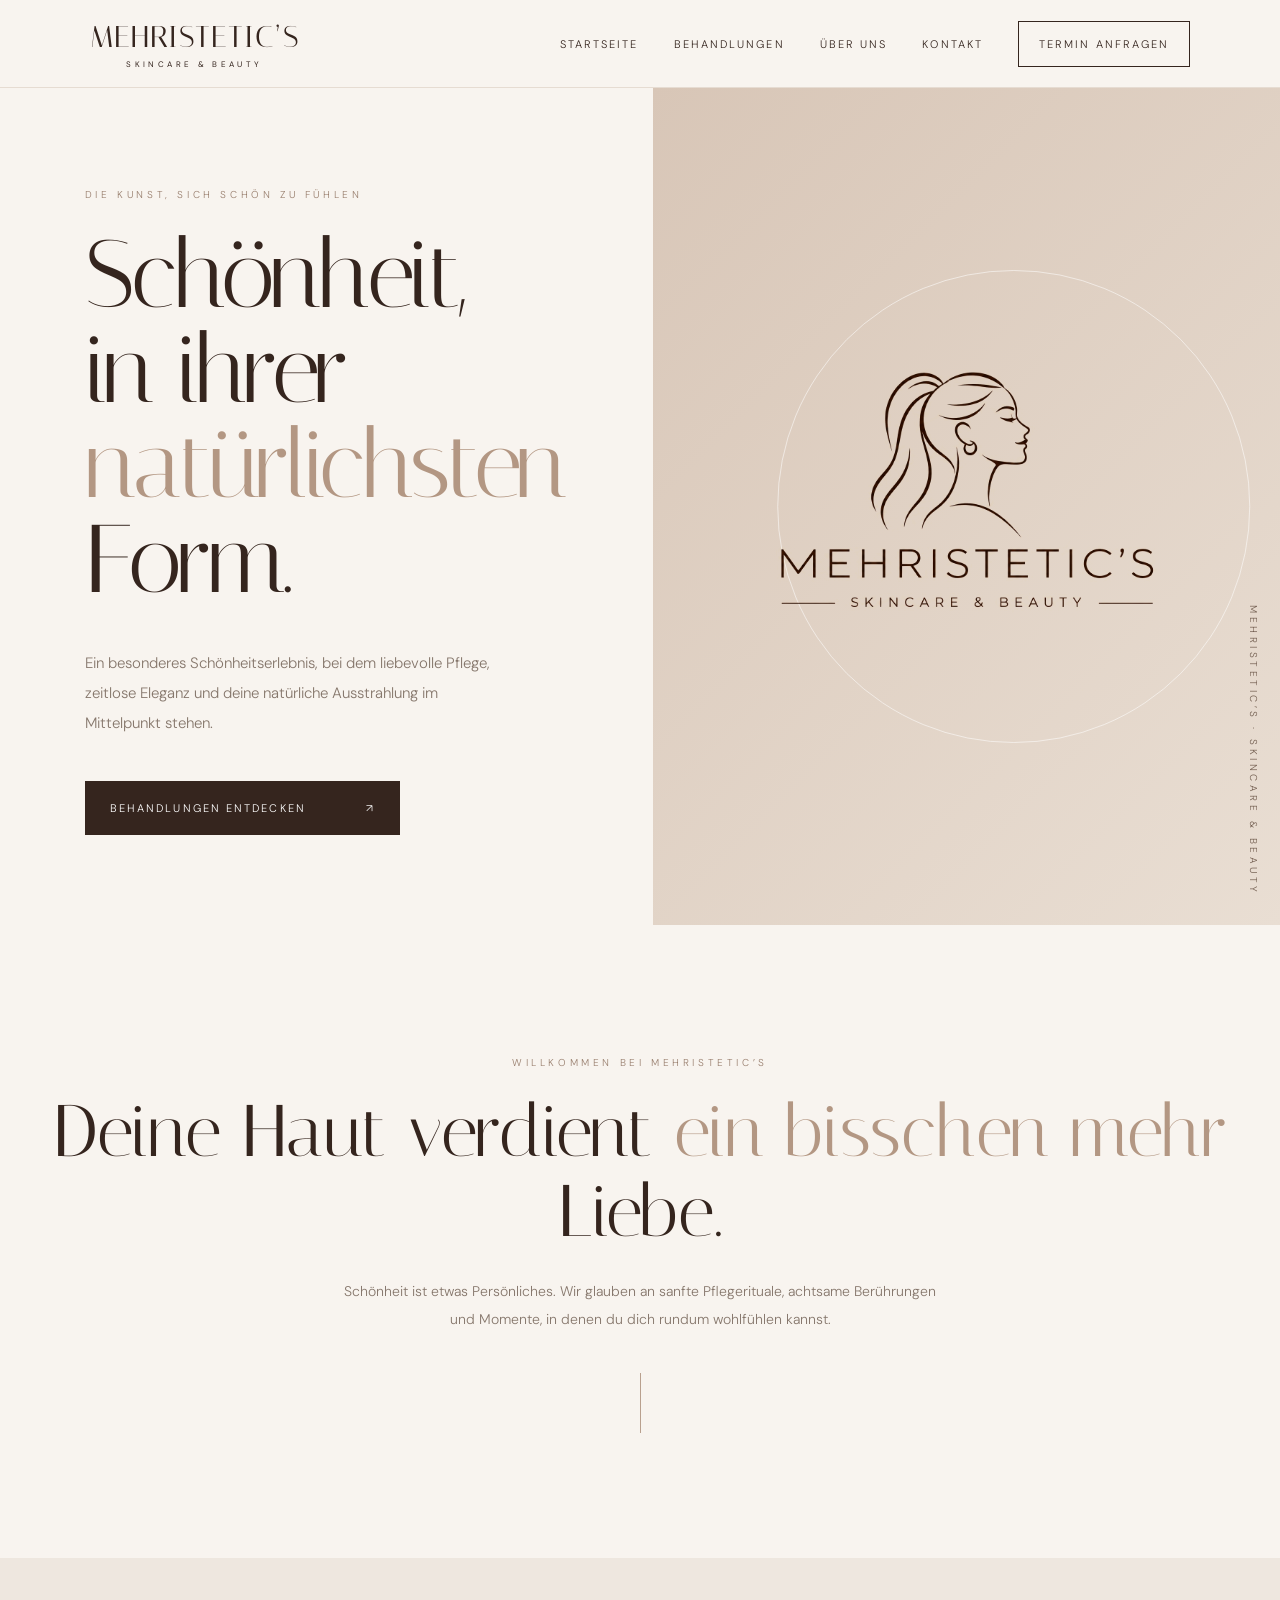
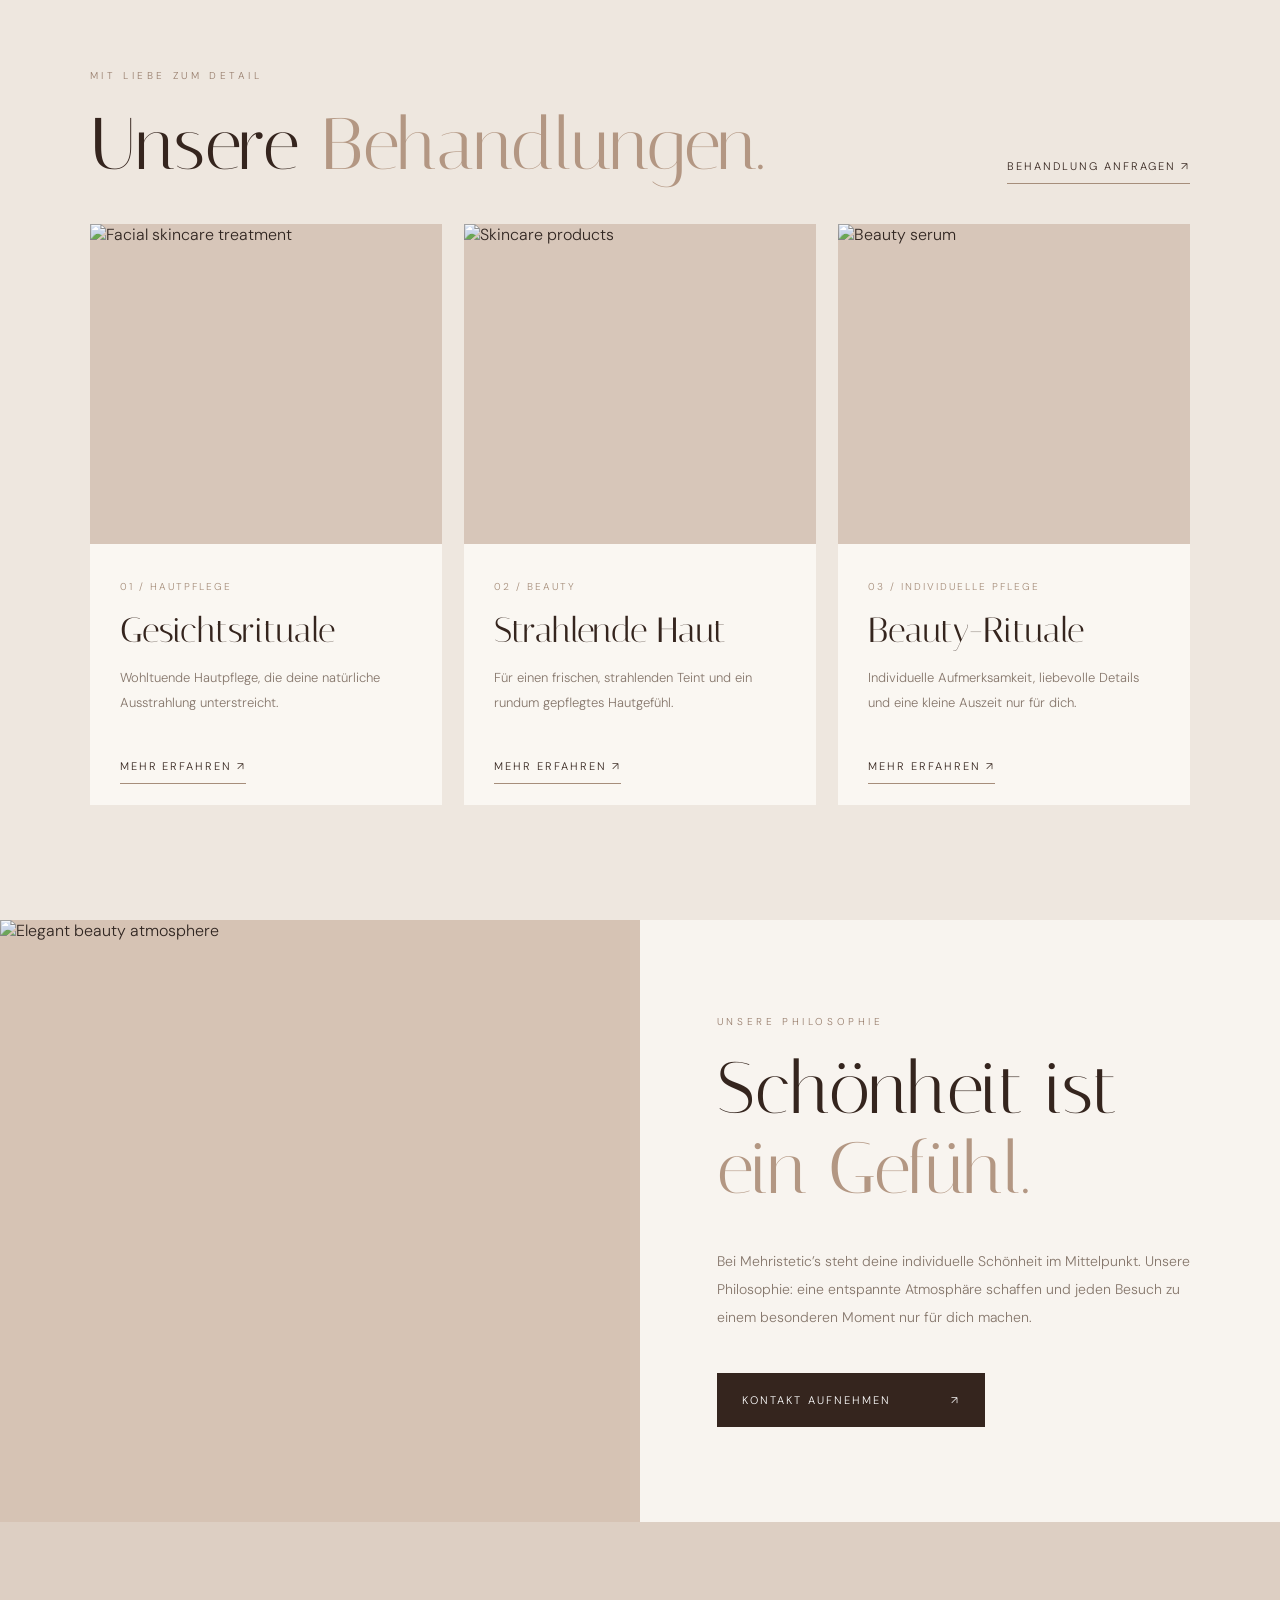
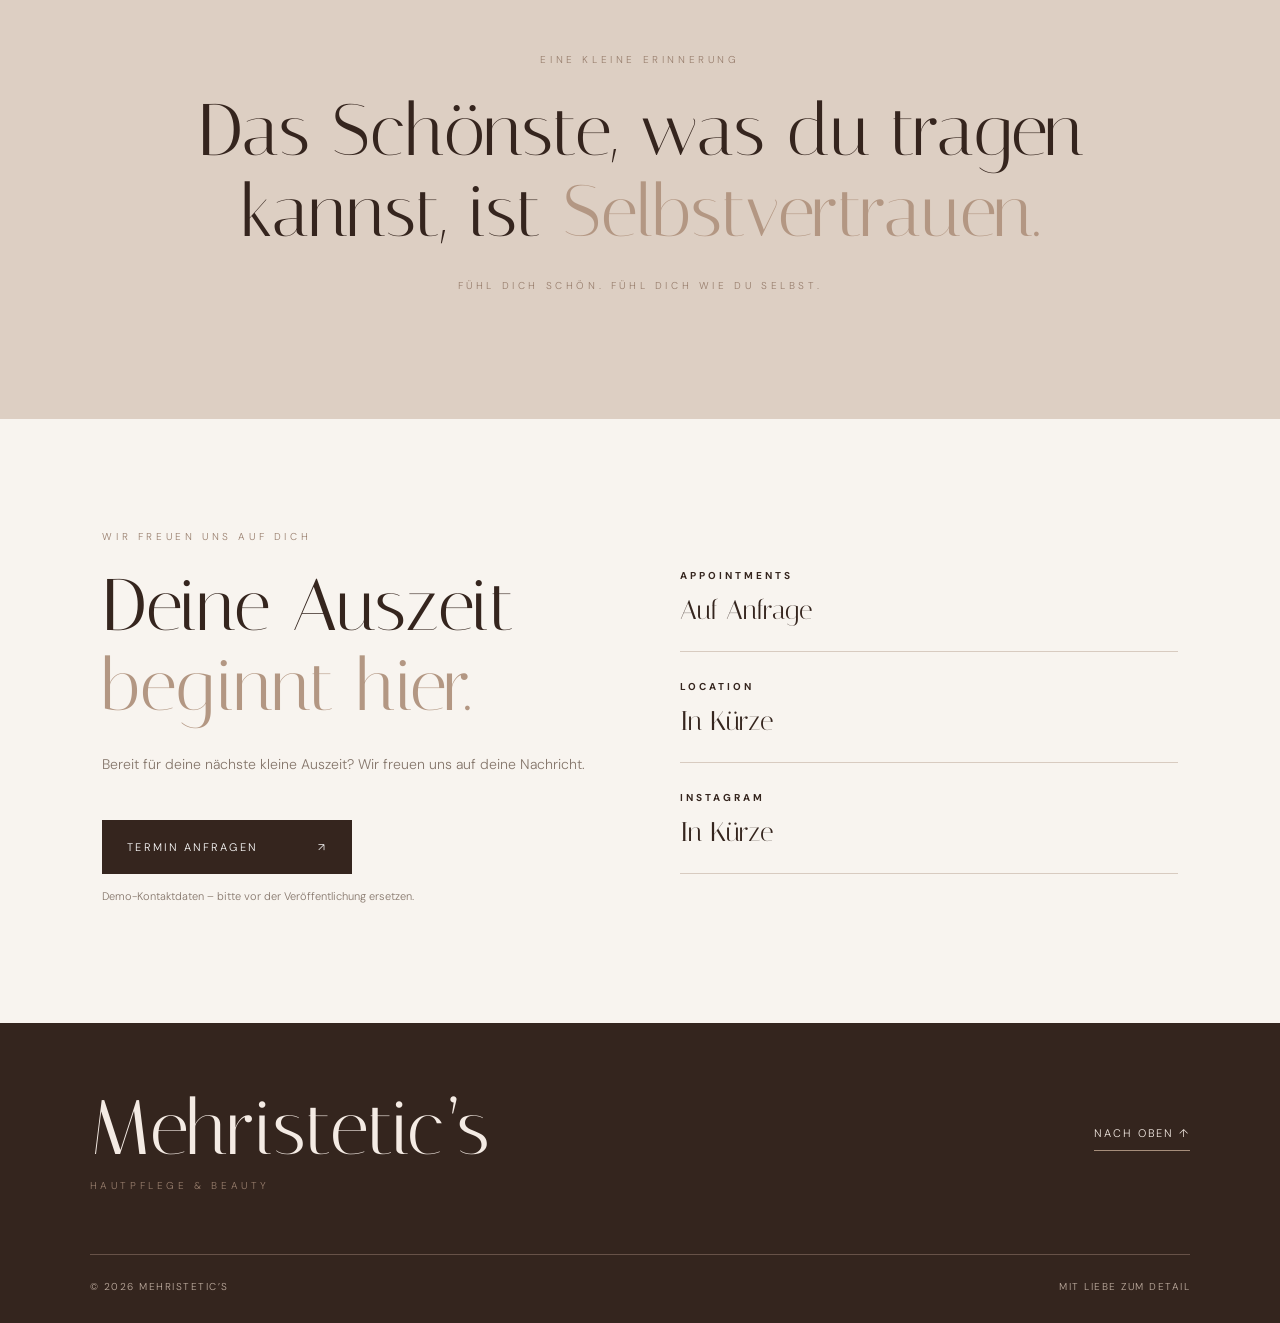
==== mehristetics-website/index.html @ d88fa02e "Add files via upload" ====
<!DOCTYPE html>
<html lang="de"><head><meta charset="utf-8"/><meta content="width=device-width,initial-scale=1" name="viewport"/><meta content="#f8f4ef" name="theme-color"/><title>Mehristetic’s | Hautpflege &amp; Beauty</title><link href="https://fonts.googleapis.com" rel="preconnect"/><link crossorigin="" href="https://fonts.gstatic.com" rel="preconnect"/><link href="https://fonts.googleapis.com/css2?family=DM+Sans:wght@300;400;500&amp;family=Italiana&amp;display=swap" rel="stylesheet"/><style>
:root{--bg:#f8f4ef;--ink:#35251e;--muted:#85766b;--sand:#eae0d6}*{box-sizing:border-box}html{scroll-behavior:smooth}body{margin:0;background:var(--bg);color:var(--ink);font-family:'DM Sans',sans-serif;font-weight:300}a{color:inherit;text-decoration:none}header{position:sticky;top:0;z-index:10;background:#f8f4efed;backdrop-filter:blur(18px);height:88px;display:flex;align-items:center;justify-content:space-between;padding:0 7%;border-bottom:1px solid #e6dcd2}.brand{font:30px Italiana,serif;letter-spacing:.03em;text-align:center}.brand small{display:block;font:8px 'DM Sans',sans-serif;letter-spacing:.42em;margin-top:4px}nav{display:flex;align-items:center;gap:35px;font-size:11px;text-transform:uppercase;letter-spacing:.19em}nav a{transition:opacity .3s}nav a:hover{opacity:.55}.nav-book{padding:15px 20px;border:1px solid var(--ink)}.menu{display:none;border:0;background:none;font-size:27px;color:var(--ink)}.hero{min-height:680px;display:grid;grid-template-columns:51% 49%}.hero-text{padding:100px 10% 90px 13%;display:flex;flex-direction:column;justify-content:center}.eyebrow{font-size:10px;letter-spacing:.36em;text-transform:uppercase;color:#987e6d}.hero h1{font:clamp(65px,7.5vw,118px)/.99 Italiana,serif;margin:26px 0;letter-spacing:-.03em}.hero h1 em,.heading em{font-style:normal;color:#b39783}.hero p{max-width:410px;color:var(--muted);font-size:15px;line-height:2}.button{display:inline-flex;gap:60px;align-items:center;justify-content:space-between;padding:20px 25px;background:var(--ink);color:white;font-size:11px;letter-spacing:.19em;text-transform:uppercase;align-self:flex-start;margin-top:28px;transition:transform .35s,background .35s}.button:hover{transform:translateY(-4px);background:#8d6e5a}.hero-visual{position:relative;min-height:650px;background:linear-gradient(135deg,#d8c6b7,#e9ded3);overflow:hidden;display:grid;place-items:center}.hero-visual:before{content:'';position:absolute;width:75%;aspect-ratio:1;border:1px solid #fff8;border-radius:50%;transform:translate(10%,0)}.hero-visual img{width:88%;mix-blend-mode:multiply;filter:contrast(1.1);position:relative;animation:float 8s ease-in-out infinite}.vertical{position:absolute;right:20px;bottom:30px;writing-mode:vertical-rl;font-size:10px;letter-spacing:.35em;color:#725e50}.intro{text-align:center;padding:125px 20px}.heading{font:clamp(47px,5.7vw,82px)/1.1 Italiana,serif;margin:20px 0 25px}.intro p{max-width:600px;margin:auto;color:var(--muted);font-size:14px;line-height:2}.ornament{width:1px;height:60px;background:#b9a08e;margin:40px auto 0}.services{background:#eee7df;padding:105px 7% 115px}.section-top{display:flex;justify-content:space-between;align-items:end;gap:25px;margin-bottom:40px}.section-top .heading{margin-bottom:0}.link{font-size:11px;letter-spacing:.18em;text-transform:uppercase;border-bottom:1px solid #a68e7b;padding-bottom:10px}.cards{display:grid;grid-template-columns:repeat(3,1fr);gap:22px}.card{background:#faf7f2;overflow:hidden}.card-image{height:320px;overflow:hidden;position:relative;background:#d7c6b9}.card-image img{width:100%;height:100%;object-fit:cover;filter:saturate(.7);transition:transform 1s cubic-bezier(.2,.7,.2,1)}.card:hover img{transform:scale(1.09)}.card-body{padding:30px}.card-number{font-size:10px;color:#a68e7b;letter-spacing:.2em}.card h3{font:35px Italiana,serif;margin:15px 0}.card p{color:var(--muted);font-size:13px;line-height:1.9;min-height:75px}.story{display:grid;grid-template-columns:1fr 1fr;min-height:600px}.story-photo{background:#d6c3b4;position:relative;overflow:hidden}.story-photo img{position:absolute;width:100%;height:100%;object-fit:cover;filter:saturate(.65)}.story-copy{padding:95px 12%;display:flex;flex-direction:column;justify-content:center}.story-copy p,.contact p{color:var(--muted);font-size:14px;line-height:2}.quote{padding:125px 20px;text-align:center;background:#ddcfc3}.quote .heading{max-width:1000px;margin:22px auto}.contact{padding:105px 8%;display:grid;grid-template-columns:1fr 1fr;gap:80px}.contact-details{display:flex;flex-direction:column;justify-content:center;gap:28px}.detail{padding-bottom:25px;border-bottom:1px solid #d8cbc0}.detail strong{display:block;font-size:10px;letter-spacing:.3em;text-transform:uppercase;margin-bottom:12px}.detail span{font:27px Italiana,serif}footer{background:#34251e;color:#f4ebe4;padding:60px 7% 30px}.footer-main{display:flex;justify-content:space-between;align-items:center;padding-bottom:60px}.footer-name{font:clamp(45px,6vw,82px) Italiana,serif}.footer-bottom{border-top:1px solid #675248;padding-top:25px;display:flex;justify-content:space-between;font-size:10px;letter-spacing:.15em;color:#c0aea1}.reveal{opacity:0;transform:translateY(35px);transition:opacity 1s ease,transform 1s ease}.reveal.visible{opacity:1;transform:none}@keyframes float{0%,100%{transform:translateY(0) scale(1)}50%{transform:translateY(-12px) scale(1.015)}}@media(max-width:800px){header{height:75px;padding:0 6%}.brand{font-size:23px}.menu{display:block}nav{display:none;position:absolute;top:75px;left:0;right:0;background:var(--bg);padding:30px;flex-direction:column;box-shadow:0 20px 25px #0001}nav.open{display:flex}.hero,.story,.contact{grid-template-columns:1fr}.hero-text{padding:85px 8%}.hero-visual{min-height:420px}.hero h1{font-size:clamp(65px,12vw,95px)}.intro{padding:90px 8%}.services{padding:85px 6%}.section-top{display:block}.cards{grid-template-columns:1fr}.story-photo{min-height:420px}.story-copy{padding:80px 8%}.quote{padding:90px 7%}.contact{padding:90px 8%;gap:30px}.footer-main,.footer-bottom{flex-direction:column;align-items:flex-start;gap:25px}}@media(prefers-reduced-motion:reduce){*,*:before,*:after{animation:none!important;transition:none!important;scroll-behavior:auto!important}.reveal{opacity:1;transform:none}}
</style></head><body><header><a class="brand" href="#home">MEHRISTETIC’S<small>SKINCARE &amp; BEAUTY</small></a><button aria-expanded="false" aria-label="Toggle menu" class="menu">☰</button><nav><a href="#home">Startseite</a><a href="#services">Behandlungen</a><a href="#about">Über uns</a><a href="#contact">Kontakt</a><a class="nav-book" href="#contact">Termin anfragen</a></nav></header><main><section class="hero" id="home"><div class="hero-text"><span class="eyebrow reveal">Die Kunst, sich schön zu fühlen</span><h1 class="reveal">Schönheit,<br/>in ihrer<br/><em>natürlichsten</em> Form.</h1><p class="reveal">Ein besonderes Schönheitserlebnis, bei dem liebevolle Pflege, zeitlose Eleganz und deine natürliche Ausstrahlung im Mittelpunkt stehen.</p><a class="button reveal" href="#services">Behandlungen entdecken <span>↗</span></a></div><div class="hero-visual"><img alt="Mehristetic’s Skincare and Beauty original logo" src="public/logo.jpeg"/><span class="vertical">MEHRISTETIC’S · SKINCARE &amp; BEAUTY</span></div></section><section class="intro"><span class="eyebrow reveal">Willkommen bei Mehristetic’s</span><h2 class="heading reveal">Deine Haut verdient <em>ein bisschen mehr</em> Liebe.</h2><p class="reveal">Schönheit ist etwas Persönliches. Wir glauben an sanfte Pflegerituale, achtsame Berührungen und Momente, in denen du dich rundum wohlfühlen kannst.</p><div class="ornament"></div></section><section class="services" id="services"><div class="section-top reveal"><div><span class="eyebrow">Mit Liebe zum Detail</span><h2 class="heading">Unsere <em>Behandlungen.</em></h2></div><a class="link" href="#contact">Behandlung anfragen ↗</a></div><div class="cards"><article class="card reveal"><div class="card-image"><img alt="Facial skincare treatment" loading="lazy" src="https://images.unsplash.com/photo-1570172619644-dfd03ed5d881?w=900&amp;q=85"/></div><div class="card-body"><span class="card-number">01 / HAUTPFLEGE</span><h3>Gesichtsrituale</h3><p>Wohltuende Hautpflege, die deine natürliche Ausstrahlung unterstreicht.</p><a class="link" href="#contact">Mehr erfahren ↗</a></div></article><article class="card reveal"><div class="card-image"><img alt="Skincare products" loading="lazy" src="https://images.unsplash.com/photo-1608248543803-ba4f8c70ae0b?w=900&amp;q=85"/></div><div class="card-body"><span class="card-number">02 / BEAUTY</span><h3>Strahlende Haut</h3><p>Für einen frischen, strahlenden Teint und ein rundum gepflegtes Hautgefühl.</p><a class="link" href="#contact">Mehr erfahren ↗</a></div></article><article class="card reveal"><div class="card-image"><img alt="Beauty serum" loading="lazy" src="https://images.unsplash.com/photo-1596755389378-c31d21fd1273?w=900&amp;q=85"/></div><div class="card-body"><span class="card-number">03 / INDIVIDUELLE PFLEGE</span><h3>Beauty-Rituale</h3><p>Individuelle Aufmerksamkeit, liebevolle Details und eine kleine Auszeit nur für dich.</p><a class="link" href="#contact">Mehr erfahren ↗</a></div></article></div></section><section class="story" id="about"><div class="story-photo"><img alt="Elegant beauty atmosphere" loading="lazy" src="https://images.unsplash.com/photo-1547887538-e3a2f32cb1cc?w=1200&amp;q=85"/></div><div class="story-copy"><span class="eyebrow reveal">Unsere Philosophie</span><h2 class="heading reveal">Schönheit ist<br/><em>ein Gefühl.</em></h2><p class="reveal">Bei Mehristetic’s steht deine individuelle Schönheit im Mittelpunkt. Unsere Philosophie: eine entspannte Atmosphäre schaffen und jeden Besuch zu einem besonderen Moment nur für dich machen.</p><a class="button reveal" href="#contact">Kontakt aufnehmen <span>↗</span></a></div></section><section class="quote"><span class="eyebrow reveal">Eine kleine Erinnerung</span><h2 class="heading reveal">Das Schönste, was du tragen kannst, ist <em>Selbstvertrauen.</em></h2><span class="eyebrow reveal">FÜHL DICH SCHÖN. FÜHL DICH WIE DU SELBST.</span></section><section class="contact" id="contact"><div><span class="eyebrow reveal">Wir freuen uns auf dich</span><h2 class="heading reveal">Deine Auszeit<br/><em>beginnt hier.</em></h2><p class="reveal">Bereit für deine nächste kleine Auszeit? Wir freuen uns auf deine Nachricht.</p><a class="button reveal" href="mailto:hello@example.com?subject=Mehristetic%27s%20Booking%20Enquiry">Termin anfragen <span>↗</span></a><p style="font-size:11px">Demo-Kontaktdaten – bitte vor der Veröffentlichung ersetzen.</p></div><div class="contact-details reveal"><div class="detail"><strong>Appointments</strong><span>Auf Anfrage</span></div><div class="detail"><strong>Location</strong><span>In Kürze</span></div><div class="detail"><strong>Instagram</strong><span>In Kürze</span></div></div></section></main><footer><div class="footer-main"><div><div class="footer-name">Mehristetic’s</div><span class="eyebrow">Hautpflege &amp; Beauty</span></div><a class="link" href="#home">Nach oben ↑</a></div><div class="footer-bottom"><span>© <span id="year"></span> MEHRISTETIC’S</span><span>MIT LIEBE ZUM DETAIL</span></div></footer><script>document.getElementById('year').textContent=new Date().getFullYear();const b=document.querySelector('.menu'),n=document.querySelector('nav');b.addEventListener('click',()=>{const o=n.classList.toggle('open');b.setAttribute('aria-expanded',o);b.textContent=o?'×':'☰'});n.querySelectorAll('a').forEach(a=>a.addEventListener('click',()=>{n.classList.remove('open');b.setAttribute('aria-expanded','false');b.textContent='☰'}));const io=new IntersectionObserver(es=>es.forEach(e=>{if(e.isIntersecting){e.target.classList.add('visible');io.unobserve(e.target)}}),{threshold:.12});document.querySelectorAll('.reveal').forEach(e=>io.observe(e));</script></body></html>
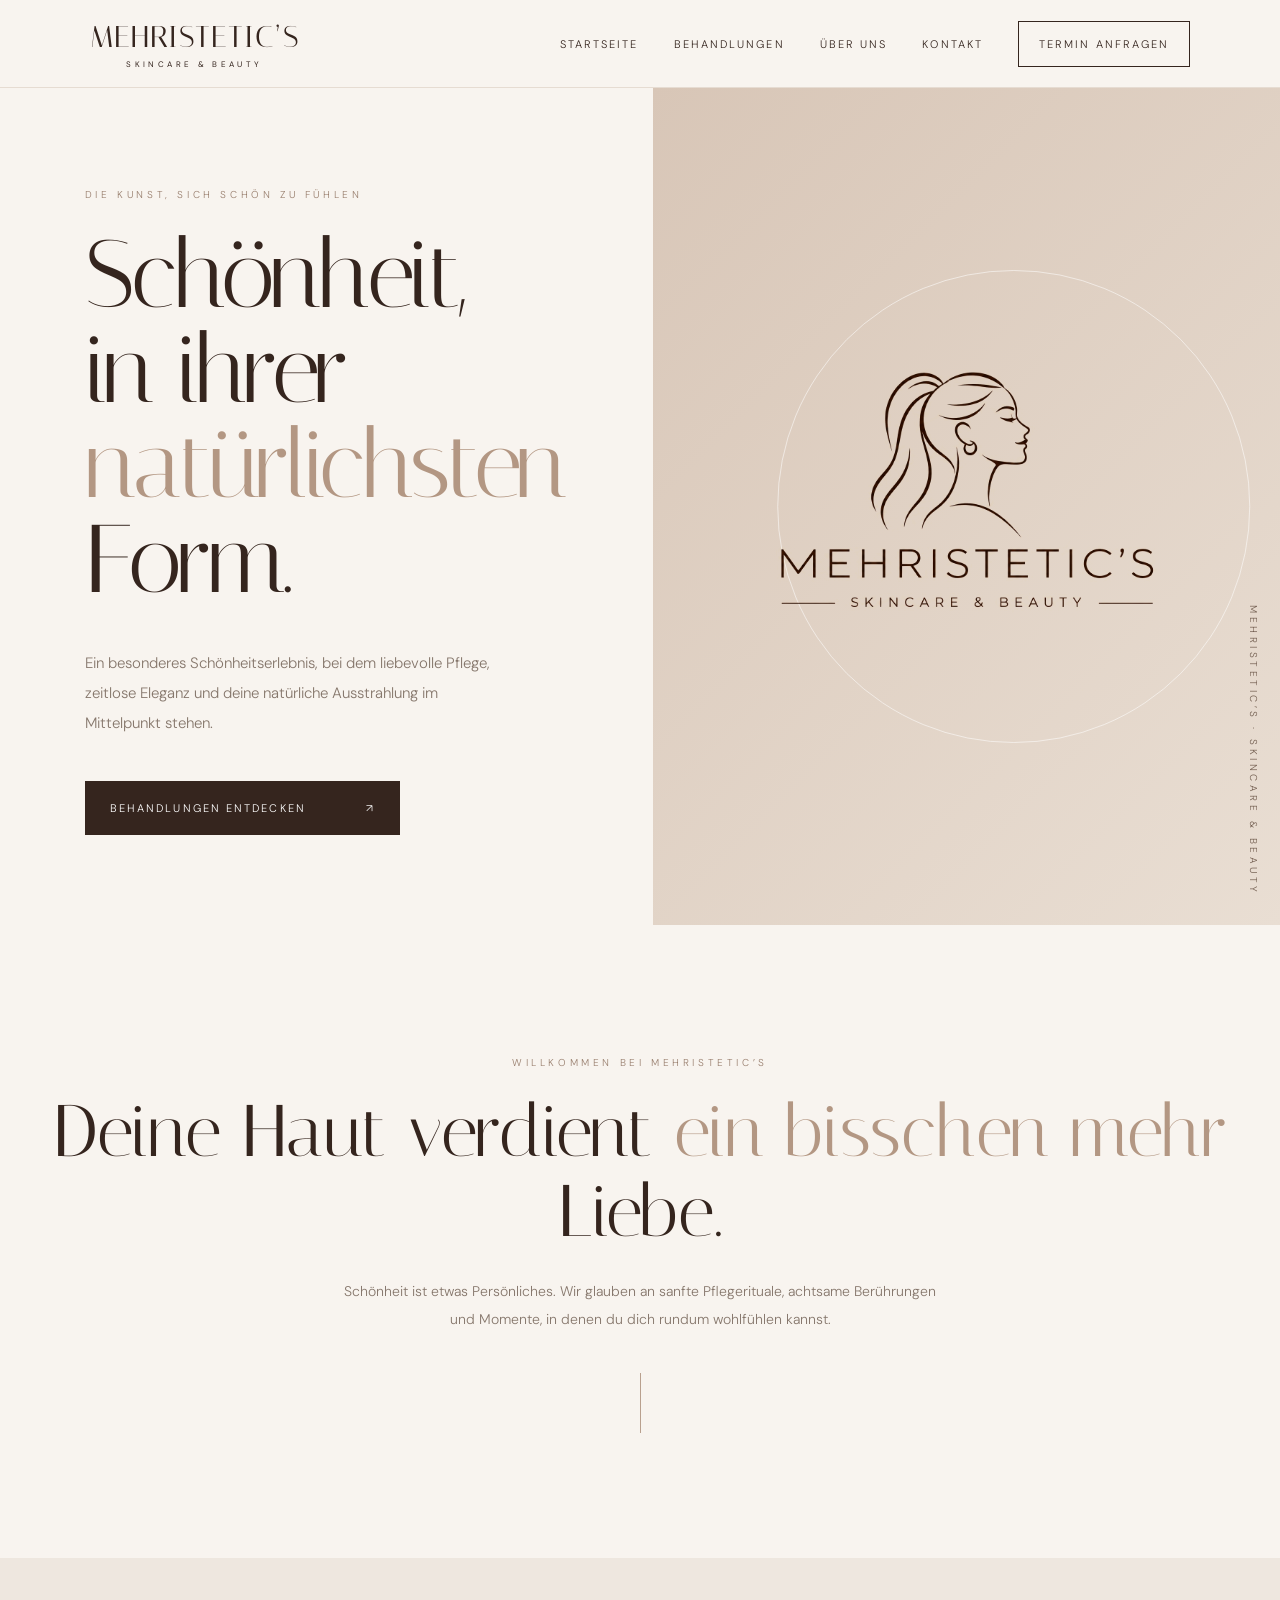
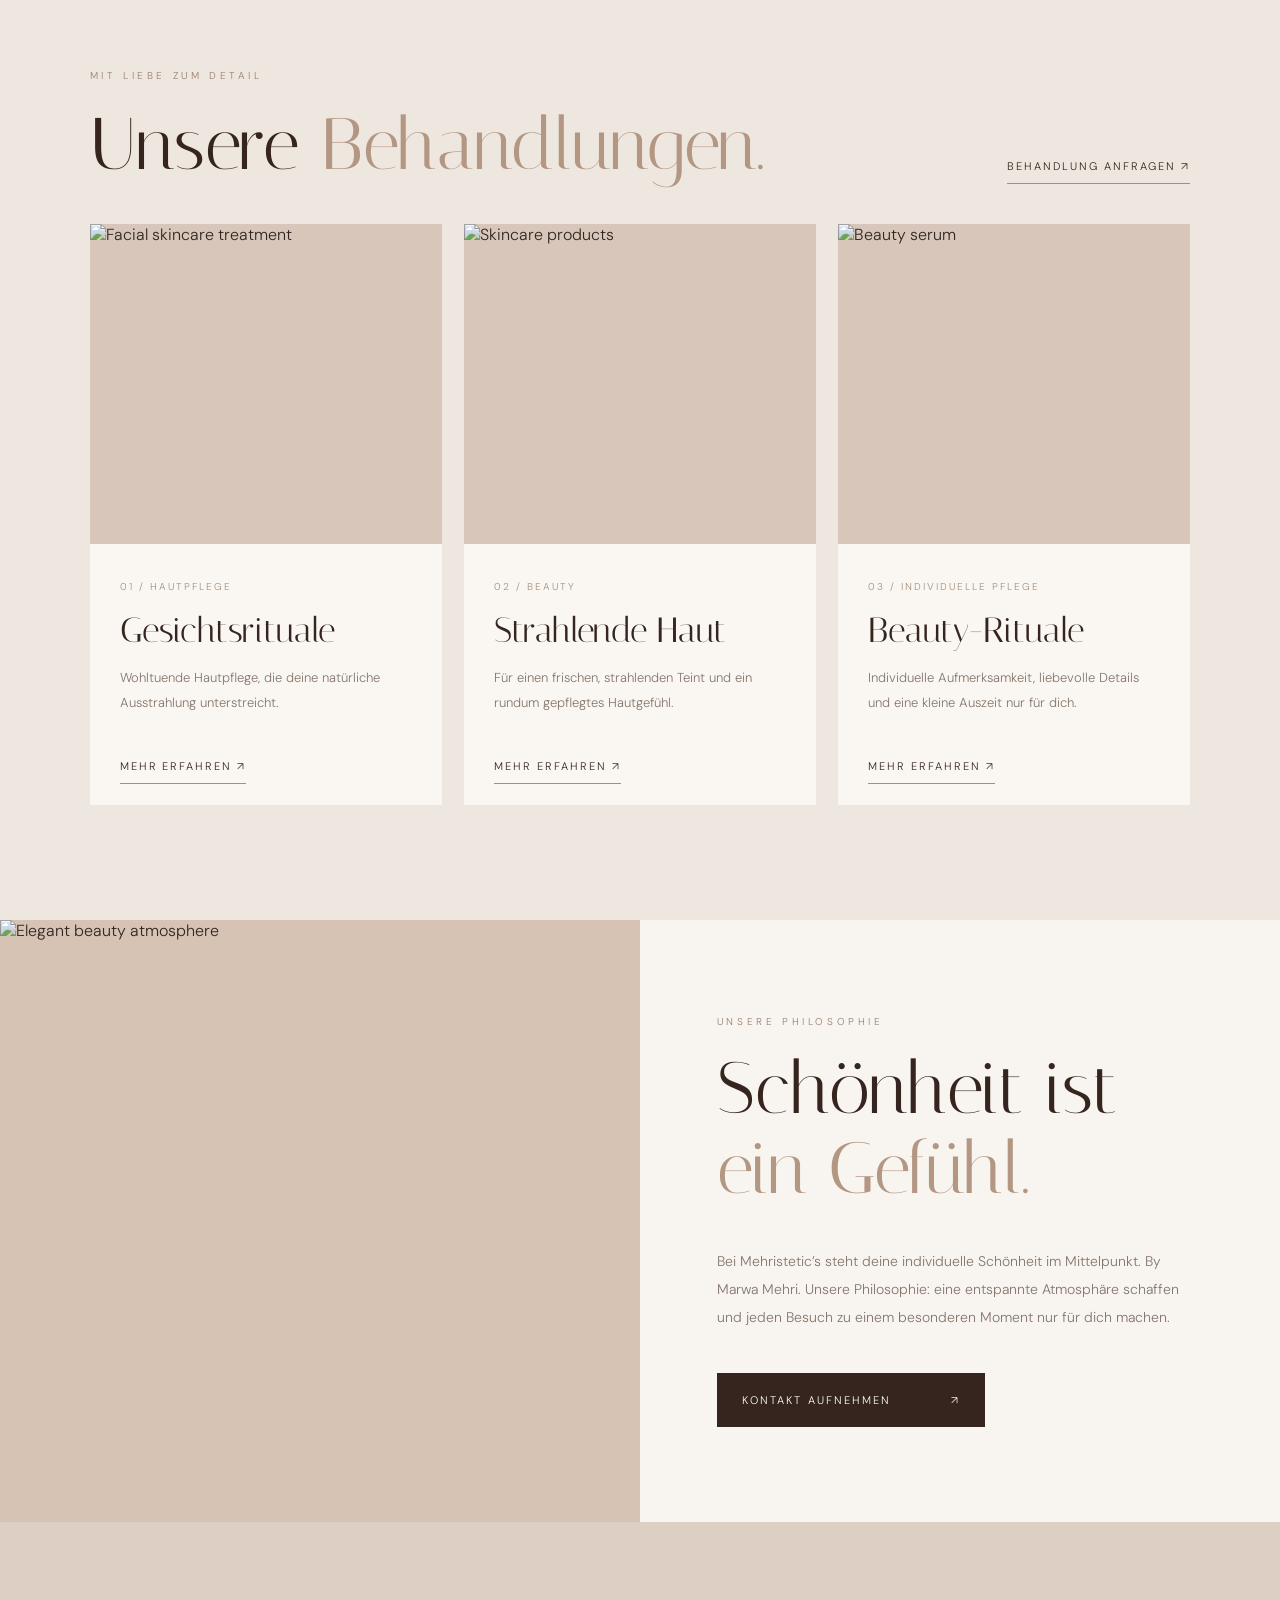
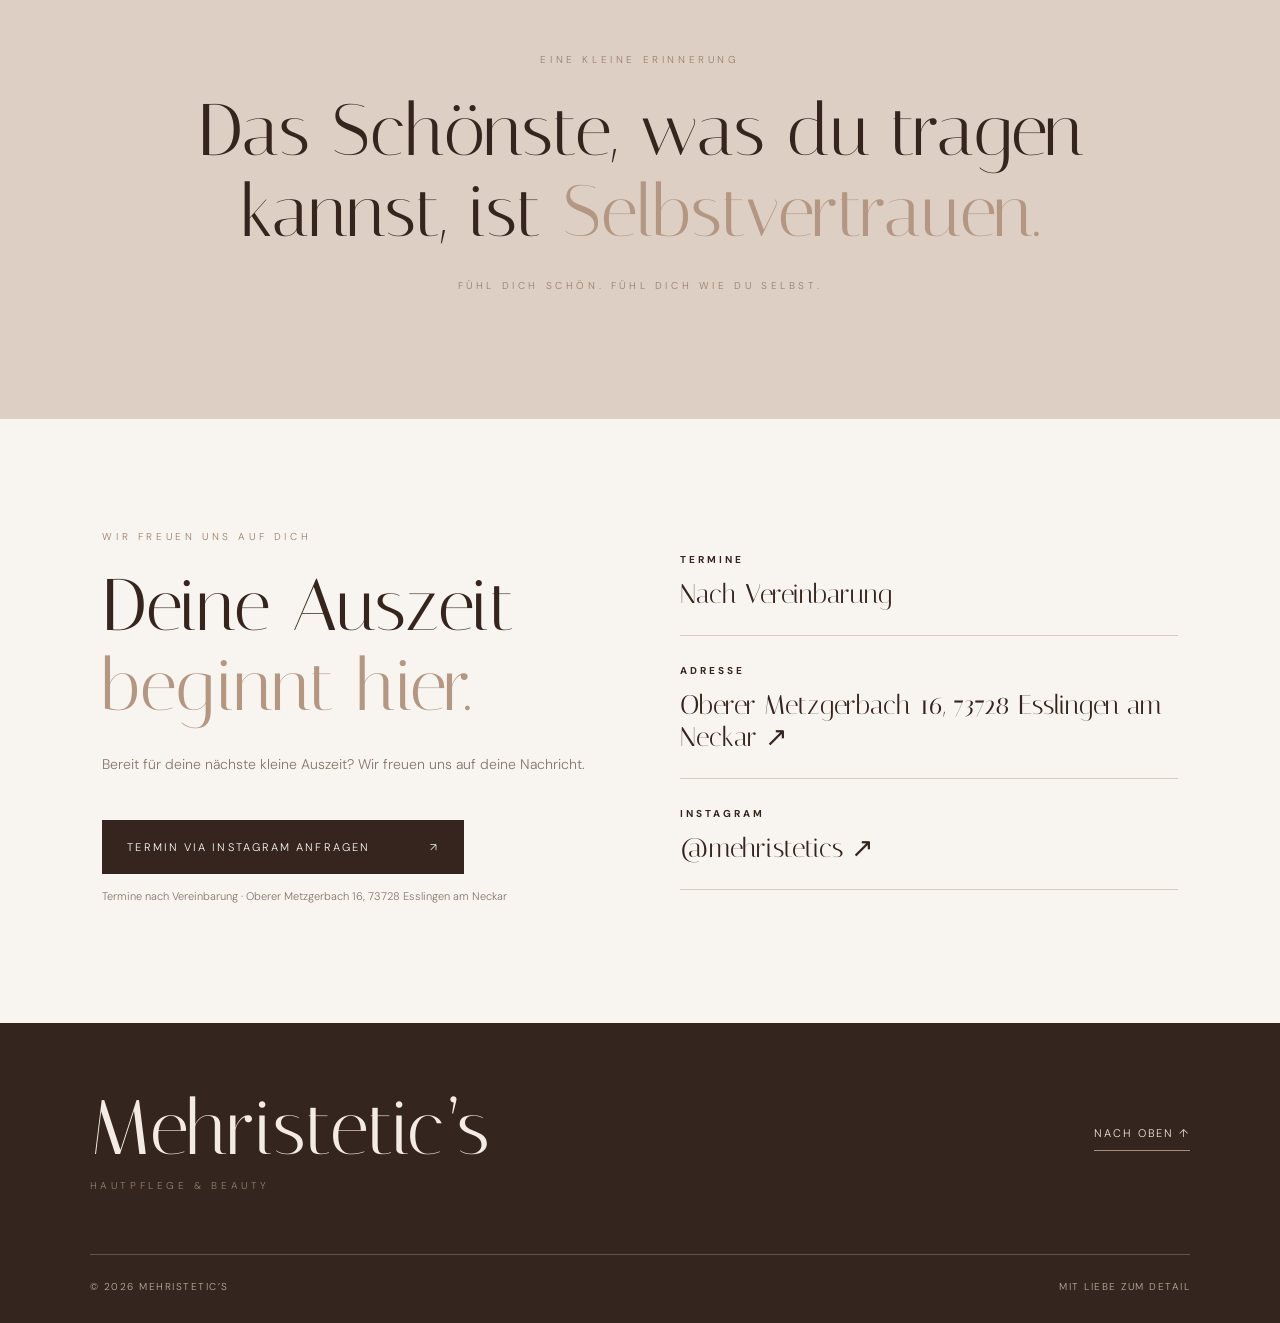
==== commit c0442a93: "Update German website with Marwa Mehri business card details" ====
--- a/mehristetics-website/index.html
+++ b/mehristetics-website/index.html
@@ -1,4 +1,4 @@
 <!DOCTYPE html>
 <html lang="de"><head><meta charset="utf-8"/><meta content="width=device-width,initial-scale=1" name="viewport"/><meta content="#f8f4ef" name="theme-color"/><title>Mehristetic’s | Hautpflege &amp; Beauty</title><link href="https://fonts.googleapis.com" rel="preconnect"/><link crossorigin="" href="https://fonts.gstatic.com" rel="preconnect"/><link href="https://fonts.googleapis.com/css2?family=DM+Sans:wght@300;400;500&amp;family=Italiana&amp;display=swap" rel="stylesheet"/><style>
 :root{--bg:#f8f4ef;--ink:#35251e;--muted:#85766b;--sand:#eae0d6}*{box-sizing:border-box}html{scroll-behavior:smooth}body{margin:0;background:var(--bg);color:var(--ink);font-family:'DM Sans',sans-serif;font-weight:300}a{color:inherit;text-decoration:none}header{position:sticky;top:0;z-index:10;background:#f8f4efed;backdrop-filter:blur(18px);height:88px;display:flex;align-items:center;justify-content:space-between;padding:0 7%;border-bottom:1px solid #e6dcd2}.brand{font:30px Italiana,serif;letter-spacing:.03em;text-align:center}.brand small{display:block;font:8px 'DM Sans',sans-serif;letter-spacing:.42em;margin-top:4px}nav{display:flex;align-items:center;gap:35px;font-size:11px;text-transform:uppercase;letter-spacing:.19em}nav a{transition:opacity .3s}nav a:hover{opacity:.55}.nav-book{padding:15px 20px;border:1px solid var(--ink)}.menu{display:none;border:0;background:none;font-size:27px;color:var(--ink)}.hero{min-height:680px;display:grid;grid-template-columns:51% 49%}.hero-text{padding:100px 10% 90px 13%;display:flex;flex-direction:column;justify-content:center}.eyebrow{font-size:10px;letter-spacing:.36em;text-transform:uppercase;color:#987e6d}.hero h1{font:clamp(65px,7.5vw,118px)/.99 Italiana,serif;margin:26px 0;letter-spacing:-.03em}.hero h1 em,.heading em{font-style:normal;color:#b39783}.hero p{max-width:410px;color:var(--muted);font-size:15px;line-height:2}.button{display:inline-flex;gap:60px;align-items:center;justify-content:space-between;padding:20px 25px;background:var(--ink);color:white;font-size:11px;letter-spacing:.19em;text-transform:uppercase;align-self:flex-start;margin-top:28px;transition:transform .35s,background .35s}.button:hover{transform:translateY(-4px);background:#8d6e5a}.hero-visual{position:relative;min-height:650px;background:linear-gradient(135deg,#d8c6b7,#e9ded3);overflow:hidden;display:grid;place-items:center}.hero-visual:before{content:'';position:absolute;width:75%;aspect-ratio:1;border:1px solid #fff8;border-radius:50%;transform:translate(10%,0)}.hero-visual img{width:88%;mix-blend-mode:multiply;filter:contrast(1.1);position:relative;animation:float 8s ease-in-out infinite}.vertical{position:absolute;right:20px;bottom:30px;writing-mode:vertical-rl;font-size:10px;letter-spacing:.35em;color:#725e50}.intro{text-align:center;padding:125px 20px}.heading{font:clamp(47px,5.7vw,82px)/1.1 Italiana,serif;margin:20px 0 25px}.intro p{max-width:600px;margin:auto;color:var(--muted);font-size:14px;line-height:2}.ornament{width:1px;height:60px;background:#b9a08e;margin:40px auto 0}.services{background:#eee7df;padding:105px 7% 115px}.section-top{display:flex;justify-content:space-between;align-items:end;gap:25px;margin-bottom:40px}.section-top .heading{margin-bottom:0}.link{font-size:11px;letter-spacing:.18em;text-transform:uppercase;border-bottom:1px solid #a68e7b;padding-bottom:10px}.cards{display:grid;grid-template-columns:repeat(3,1fr);gap:22px}.card{background:#faf7f2;overflow:hidden}.card-image{height:320px;overflow:hidden;position:relative;background:#d7c6b9}.card-image img{width:100%;height:100%;object-fit:cover;filter:saturate(.7);transition:transform 1s cubic-bezier(.2,.7,.2,1)}.card:hover img{transform:scale(1.09)}.card-body{padding:30px}.card-number{font-size:10px;color:#a68e7b;letter-spacing:.2em}.card h3{font:35px Italiana,serif;margin:15px 0}.card p{color:var(--muted);font-size:13px;line-height:1.9;min-height:75px}.story{display:grid;grid-template-columns:1fr 1fr;min-height:600px}.story-photo{background:#d6c3b4;position:relative;overflow:hidden}.story-photo img{position:absolute;width:100%;height:100%;object-fit:cover;filter:saturate(.65)}.story-copy{padding:95px 12%;display:flex;flex-direction:column;justify-content:center}.story-copy p,.contact p{color:var(--muted);font-size:14px;line-height:2}.quote{padding:125px 20px;text-align:center;background:#ddcfc3}.quote .heading{max-width:1000px;margin:22px auto}.contact{padding:105px 8%;display:grid;grid-template-columns:1fr 1fr;gap:80px}.contact-details{display:flex;flex-direction:column;justify-content:center;gap:28px}.detail{padding-bottom:25px;border-bottom:1px solid #d8cbc0}.detail strong{display:block;font-size:10px;letter-spacing:.3em;text-transform:uppercase;margin-bottom:12px}.detail span{font:27px Italiana,serif}footer{background:#34251e;color:#f4ebe4;padding:60px 7% 30px}.footer-main{display:flex;justify-content:space-between;align-items:center;padding-bottom:60px}.footer-name{font:clamp(45px,6vw,82px) Italiana,serif}.footer-bottom{border-top:1px solid #675248;padding-top:25px;display:flex;justify-content:space-between;font-size:10px;letter-spacing:.15em;color:#c0aea1}.reveal{opacity:0;transform:translateY(35px);transition:opacity 1s ease,transform 1s ease}.reveal.visible{opacity:1;transform:none}@keyframes float{0%,100%{transform:translateY(0) scale(1)}50%{transform:translateY(-12px) scale(1.015)}}@media(max-width:800px){header{height:75px;padding:0 6%}.brand{font-size:23px}.menu{display:block}nav{display:none;position:absolute;top:75px;left:0;right:0;background:var(--bg);padding:30px;flex-direction:column;box-shadow:0 20px 25px #0001}nav.open{display:flex}.hero,.story,.contact{grid-template-columns:1fr}.hero-text{padding:85px 8%}.hero-visual{min-height:420px}.hero h1{font-size:clamp(65px,12vw,95px)}.intro{padding:90px 8%}.services{padding:85px 6%}.section-top{display:block}.cards{grid-template-columns:1fr}.story-photo{min-height:420px}.story-copy{padding:80px 8%}.quote{padding:90px 7%}.contact{padding:90px 8%;gap:30px}.footer-main,.footer-bottom{flex-direction:column;align-items:flex-start;gap:25px}}@media(prefers-reduced-motion:reduce){*,*:before,*:after{animation:none!important;transition:none!important;scroll-behavior:auto!important}.reveal{opacity:1;transform:none}}
-</style></head><body><header><a class="brand" href="#home">MEHRISTETIC’S<small>SKINCARE &amp; BEAUTY</small></a><button aria-expanded="false" aria-label="Toggle menu" class="menu">☰</button><nav><a href="#home">Startseite</a><a href="#services">Behandlungen</a><a href="#about">Über uns</a><a href="#contact">Kontakt</a><a class="nav-book" href="#contact">Termin anfragen</a></nav></header><main><section class="hero" id="home"><div class="hero-text"><span class="eyebrow reveal">Die Kunst, sich schön zu fühlen</span><h1 class="reveal">Schönheit,<br/>in ihrer<br/><em>natürlichsten</em> Form.</h1><p class="reveal">Ein besonderes Schönheitserlebnis, bei dem liebevolle Pflege, zeitlose Eleganz und deine natürliche Ausstrahlung im Mittelpunkt stehen.</p><a class="button reveal" href="#services">Behandlungen entdecken <span>↗</span></a></div><div class="hero-visual"><img alt="Mehristetic’s Skincare and Beauty original logo" src="public/logo.jpeg"/><span class="vertical">MEHRISTETIC’S · SKINCARE &amp; BEAUTY</span></div></section><section class="intro"><span class="eyebrow reveal">Willkommen bei Mehristetic’s</span><h2 class="heading reveal">Deine Haut verdient <em>ein bisschen mehr</em> Liebe.</h2><p class="reveal">Schönheit ist etwas Persönliches. Wir glauben an sanfte Pflegerituale, achtsame Berührungen und Momente, in denen du dich rundum wohlfühlen kannst.</p><div class="ornament"></div></section><section class="services" id="services"><div class="section-top reveal"><div><span class="eyebrow">Mit Liebe zum Detail</span><h2 class="heading">Unsere <em>Behandlungen.</em></h2></div><a class="link" href="#contact">Behandlung anfragen ↗</a></div><div class="cards"><article class="card reveal"><div class="card-image"><img alt="Facial skincare treatment" loading="lazy" src="https://images.unsplash.com/photo-1570172619644-dfd03ed5d881?w=900&amp;q=85"/></div><div class="card-body"><span class="card-number">01 / HAUTPFLEGE</span><h3>Gesichtsrituale</h3><p>Wohltuende Hautpflege, die deine natürliche Ausstrahlung unterstreicht.</p><a class="link" href="#contact">Mehr erfahren ↗</a></div></article><article class="card reveal"><div class="card-image"><img alt="Skincare products" loading="lazy" src="https://images.unsplash.com/photo-1608248543803-ba4f8c70ae0b?w=900&amp;q=85"/></div><div class="card-body"><span class="card-number">02 / BEAUTY</span><h3>Strahlende Haut</h3><p>Für einen frischen, strahlenden Teint und ein rundum gepflegtes Hautgefühl.</p><a class="link" href="#contact">Mehr erfahren ↗</a></div></article><article class="card reveal"><div class="card-image"><img alt="Beauty serum" loading="lazy" src="https://images.unsplash.com/photo-1596755389378-c31d21fd1273?w=900&amp;q=85"/></div><div class="card-body"><span class="card-number">03 / INDIVIDUELLE PFLEGE</span><h3>Beauty-Rituale</h3><p>Individuelle Aufmerksamkeit, liebevolle Details und eine kleine Auszeit nur für dich.</p><a class="link" href="#contact">Mehr erfahren ↗</a></div></article></div></section><section class="story" id="about"><div class="story-photo"><img alt="Elegant beauty atmosphere" loading="lazy" src="https://images.unsplash.com/photo-1547887538-e3a2f32cb1cc?w=1200&amp;q=85"/></div><div class="story-copy"><span class="eyebrow reveal">Unsere Philosophie</span><h2 class="heading reveal">Schönheit ist<br/><em>ein Gefühl.</em></h2><p class="reveal">Bei Mehristetic’s steht deine individuelle Schönheit im Mittelpunkt. Unsere Philosophie: eine entspannte Atmosphäre schaffen und jeden Besuch zu einem besonderen Moment nur für dich machen.</p><a class="button reveal" href="#contact">Kontakt aufnehmen <span>↗</span></a></div></section><section class="quote"><span class="eyebrow reveal">Eine kleine Erinnerung</span><h2 class="heading reveal">Das Schönste, was du tragen kannst, ist <em>Selbstvertrauen.</em></h2><span class="eyebrow reveal">FÜHL DICH SCHÖN. FÜHL DICH WIE DU SELBST.</span></section><section class="contact" id="contact"><div><span class="eyebrow reveal">Wir freuen uns auf dich</span><h2 class="heading reveal">Deine Auszeit<br/><em>beginnt hier.</em></h2><p class="reveal">Bereit für deine nächste kleine Auszeit? Wir freuen uns auf deine Nachricht.</p><a class="button reveal" href="mailto:hello@example.com?subject=Mehristetic%27s%20Booking%20Enquiry">Termin anfragen <span>↗</span></a><p style="font-size:11px">Demo-Kontaktdaten – bitte vor der Veröffentlichung ersetzen.</p></div><div class="contact-details reveal"><div class="detail"><strong>Appointments</strong><span>Auf Anfrage</span></div><div class="detail"><strong>Location</strong><span>In Kürze</span></div><div class="detail"><strong>Instagram</strong><span>In Kürze</span></div></div></section></main><footer><div class="footer-main"><div><div class="footer-name">Mehristetic’s</div><span class="eyebrow">Hautpflege &amp; Beauty</span></div><a class="link" href="#home">Nach oben ↑</a></div><div class="footer-bottom"><span>© <span id="year"></span> MEHRISTETIC’S</span><span>MIT LIEBE ZUM DETAIL</span></div></footer><script>document.getElementById('year').textContent=new Date().getFullYear();const b=document.querySelector('.menu'),n=document.querySelector('nav');b.addEventListener('click',()=>{const o=n.classList.toggle('open');b.setAttribute('aria-expanded',o);b.textContent=o?'×':'☰'});n.querySelectorAll('a').forEach(a=>a.addEventListener('click',()=>{n.classList.remove('open');b.setAttribute('aria-expanded','false');b.textContent='☰'}));const io=new IntersectionObserver(es=>es.forEach(e=>{if(e.isIntersecting){e.target.classList.add('visible');io.unobserve(e.target)}}),{threshold:.12});document.querySelectorAll('.reveal').forEach(e=>io.observe(e));</script></body></html>
+</style></head><body><header><a class="brand" href="#home">MEHRISTETIC’S<small>SKINCARE &amp; BEAUTY</small></a><button aria-expanded="false" aria-label="Toggle menu" class="menu">☰</button><nav><a href="#home">Startseite</a><a href="#services">Behandlungen</a><a href="#about">Über uns</a><a href="#contact">Kontakt</a><a class="nav-book" href="#contact">Termin anfragen</a></nav></header><main><section class="hero" id="home"><div class="hero-text"><span class="eyebrow reveal">Die Kunst, sich schön zu fühlen</span><h1 class="reveal">Schönheit,<br/>in ihrer<br/><em>natürlichsten</em> Form.</h1><p class="reveal">Ein besonderes Schönheitserlebnis, bei dem liebevolle Pflege, zeitlose Eleganz und deine natürliche Ausstrahlung im Mittelpunkt stehen.</p><a class="button reveal" href="#services">Behandlungen entdecken <span>↗</span></a></div><div class="hero-visual"><img alt="Mehristetic’s Skincare and Beauty original logo" src="public/logo.jpeg"/><span class="vertical">MEHRISTETIC’S · SKINCARE &amp; BEAUTY</span></div></section><section class="intro"><span class="eyebrow reveal">Willkommen bei Mehristetic’s</span><h2 class="heading reveal">Deine Haut verdient <em>ein bisschen mehr</em> Liebe.</h2><p class="reveal">Schönheit ist etwas Persönliches. Wir glauben an sanfte Pflegerituale, achtsame Berührungen und Momente, in denen du dich rundum wohlfühlen kannst.</p><div class="ornament"></div></section><section class="services" id="services"><div class="section-top reveal"><div><span class="eyebrow">Mit Liebe zum Detail</span><h2 class="heading">Unsere <em>Behandlungen.</em></h2></div><a class="link" href="#contact">Behandlung anfragen ↗</a></div><div class="cards"><article class="card reveal"><div class="card-image"><img alt="Facial skincare treatment" loading="lazy" src="https://images.unsplash.com/photo-1570172619644-dfd03ed5d881?w=900&amp;q=85"/></div><div class="card-body"><span class="card-number">01 / HAUTPFLEGE</span><h3>Gesichtsrituale</h3><p>Wohltuende Hautpflege, die deine natürliche Ausstrahlung unterstreicht.</p><a class="link" href="#contact">Mehr erfahren ↗</a></div></article><article class="card reveal"><div class="card-image"><img alt="Skincare products" loading="lazy" src="https://images.unsplash.com/photo-1608248543803-ba4f8c70ae0b?w=900&amp;q=85"/></div><div class="card-body"><span class="card-number">02 / BEAUTY</span><h3>Strahlende Haut</h3><p>Für einen frischen, strahlenden Teint und ein rundum gepflegtes Hautgefühl.</p><a class="link" href="#contact">Mehr erfahren ↗</a></div></article><article class="card reveal"><div class="card-image"><img alt="Beauty serum" loading="lazy" src="https://images.unsplash.com/photo-1596755389378-c31d21fd1273?w=900&amp;q=85"/></div><div class="card-body"><span class="card-number">03 / INDIVIDUELLE PFLEGE</span><h3>Beauty-Rituale</h3><p>Individuelle Aufmerksamkeit, liebevolle Details und eine kleine Auszeit nur für dich.</p><a class="link" href="#contact">Mehr erfahren ↗</a></div></article></div></section><section class="story" id="about"><div class="story-photo"><img alt="Elegant beauty atmosphere" loading="lazy" src="https://images.unsplash.com/photo-1547887538-e3a2f32cb1cc?w=1200&amp;q=85"/></div><div class="story-copy"><span class="eyebrow reveal">Unsere Philosophie</span><h2 class="heading reveal">Schönheit ist<br/><em>ein Gefühl.</em></h2><p class="reveal">Bei Mehristetic’s steht deine individuelle Schönheit im Mittelpunkt. By Marwa Mehri. Unsere Philosophie: eine entspannte Atmosphäre schaffen und jeden Besuch zu einem besonderen Moment nur für dich machen.</p><a class="button reveal" href="#contact">Kontakt aufnehmen <span>↗</span></a></div></section><section class="quote"><span class="eyebrow reveal">Eine kleine Erinnerung</span><h2 class="heading reveal">Das Schönste, was du tragen kannst, ist <em>Selbstvertrauen.</em></h2><span class="eyebrow reveal">FÜHL DICH SCHÖN. FÜHL DICH WIE DU SELBST.</span></section><section class="contact" id="contact"><div><span class="eyebrow reveal">Wir freuen uns auf dich</span><h2 class="heading reveal">Deine Auszeit<br/><em>beginnt hier.</em></h2><p class="reveal">Bereit für deine nächste kleine Auszeit? Wir freuen uns auf deine Nachricht.</p><a class="button reveal" href="https://www.instagram.com/mehristetics/">Termin via Instagram anfragen <span>↗</span></a><p style="font-size:11px">Termine nach Vereinbarung · Oberer Metzgerbach 16, 73728 Esslingen am Neckar</p></div><div class="contact-details reveal"><div class="detail"><strong>Termine</strong><span>Nach Vereinbarung</span></div><div class="detail"><strong>Adresse</strong><span><a href="https://www.google.com/maps/search/?api=1&amp;query=Oberer+Metzgerbach+16%2C+73728+Esslingen+am+Neckar" target="_blank" rel="noopener noreferrer">Oberer Metzgerbach 16, 73728 Esslingen am Neckar ↗</a></span></div><div class="detail"><strong>Instagram</strong><span><a href="https://www.instagram.com/mehristetics/" target="_blank" rel="noopener noreferrer">@mehristetics ↗</a></span></div></div></section></main><footer><div class="footer-main"><div><div class="footer-name">Mehristetic’s</div><span class="eyebrow">Hautpflege &amp; Beauty</span></div><a class="link" href="#home">Nach oben ↑</a></div><div class="footer-bottom"><span>© <span id="year"></span> MEHRISTETIC’S</span><span>MIT LIEBE ZUM DETAIL</span></div></footer><script>document.getElementById('year').textContent=new Date().getFullYear();const b=document.querySelector('.menu'),n=document.querySelector('nav');b.addEventListener('click',()=>{const o=n.classList.toggle('open');b.setAttribute('aria-expanded',o);b.textContent=o?'×':'☰'});n.querySelectorAll('a').forEach(a=>a.addEventListener('click',()=>{n.classList.remove('open');b.setAttribute('aria-expanded','false');b.textContent='☰'}));const io=new IntersectionObserver(es=>es.forEach(e=>{if(e.isIntersecting){e.target.classList.add('visible');io.unobserve(e.target)}}),{threshold:.12});document.querySelectorAll('.reveal').forEach(e=>io.observe(e));</script></body></html>
